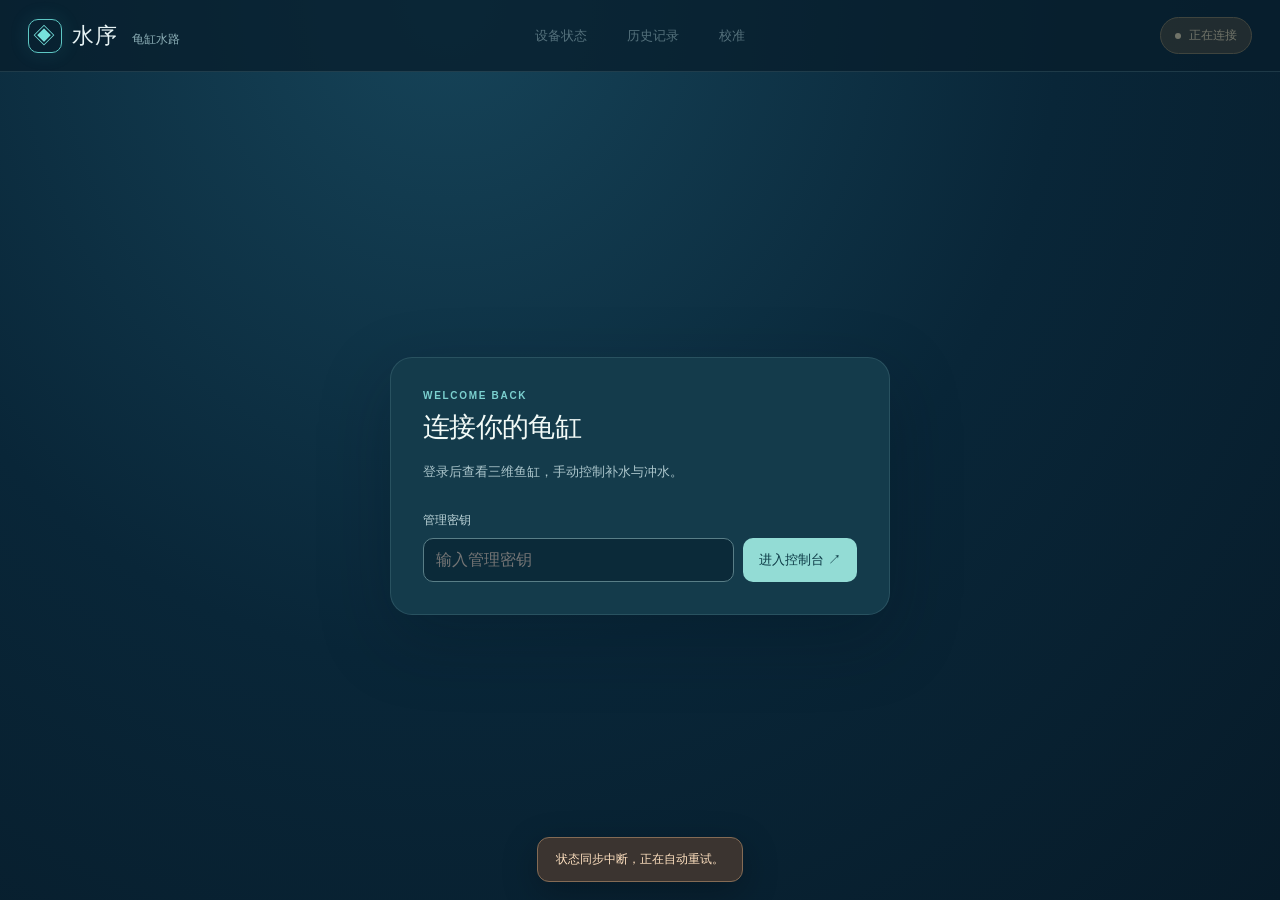
==== deploy/www/aquarium.html @ b95c02f6 "chore: 清理撤回固件的版本记录与兼容代码" ====
<!doctype html>
<html lang="zh-CN">
<head>
  <meta charset="utf-8">
  <meta name="viewport" content="width=device-width, initial-scale=1, viewport-fit=cover">
  <meta name="theme-color" content="#081f32">
  <title>龟缸水路 · 水序</title>
  <link rel="stylesheet" href="./aquarium.css">
  <script type="module" src="./aquarium.js"></script>
</head>
<body>
  <header class="topbar">
    <a class="brand" href="./" aria-label="水序龟缸首页"><span class="brand-icon" aria-hidden="true">◈</span><span>水序 <small>龟缸水路</small></span></a>
    <nav class="top-menu" aria-label="控制台菜单">
      <button id="menu-device" data-panel="device-dialog" aria-haspopup="dialog" aria-controls="device-dialog" aria-expanded="false" disabled>设备状态</button>
      <button id="menu-history" data-panel="history-dialog" aria-haspopup="dialog" aria-controls="history-dialog" aria-expanded="false" disabled>历史记录</button>
      <button id="menu-calibration" data-panel="calibration-dialog" aria-haspopup="dialog" aria-controls="calibration-dialog" aria-expanded="false" disabled>校准</button>
    </nav>
    <button id="header-connection" class="connection-pill unknown" data-panel="device-dialog" aria-haspopup="dialog" aria-controls="device-dialog" aria-expanded="false" disabled>正在连接</button>
  </header>
  <main>
    <section id="login-panel" class="login-panel" aria-labelledby="login-title">
      <div class="eyebrow">WELCOME BACK</div><h1 id="login-title">连接你的龟缸</h1><p>登录后查看三维鱼缸，手动控制补水与冲水。</p>
      <form id="login-form"><label for="key">管理密钥</label><div class="login-row"><input id="key" type="password" autocomplete="current-password" required placeholder="输入管理密钥"><button type="submit">进入控制台 ↗</button></div></form>
    </section>
    <div id="console" hidden>
      <div class="dashboard-grid">
        <section class="tank-card" aria-labelledby="tank-title">
          <div class="card-top"><div><span class="eyebrow">YOUR AQUARIUM</span><h1 id="tank-title">龟缸全景</h1></div><span id="scene-status" class="scene-tag">场景示意</span></div>
          <div class="scene-toolbar"><span id="flow-caption">常态自循环 · 示意</span><span id="orbit-hint">拖动旋转 · 双击复位</span></div>
          <div class="tank-stage"><canvas id="tank-canvas" tabindex="0" aria-describedby="orbit-hint" aria-label="三维龟缸，两只红耳巴西龟在水陆间活动。白色管排水，旁边绿色管补水。拖动或方向键旋转，双击或Home键回到默认45度视角。"></canvas><div id="scene-fallback" class="scene-fallback" hidden>当前浏览器无法绘制三维场景，控制与状态仍可使用。</div><span class="stage-ornament">白管排水 · 绿管补水 · 喷花未启用</span></div>
          <div class="level-row">
            <div class="level-reading"><span class="overline">水位 · 预估</span><strong id="level-value">未校准</strong><span id="volume-value" class="volume-reading">— L / — L</span></div>
            <button class="level-calibrate" data-panel="calibration-dialog" aria-haspopup="dialog" aria-controls="calibration-dialog" aria-expanded="false" disabled>校准 ↗</button>
            <div class="level-summary"><div class="level-track" aria-hidden="true"><i id="level-fill"></i></div><div class="level-scale"><span>空 0%</span><small id="level-detail">当前水面仅作场景示意</small><span>满 100%</span></div></div>
          </div>
        </section>
        <section class="control-card" aria-labelledby="control-title">
          <div class="card-top"><div><span class="eyebrow">MANUAL CONTROL</span><h2 id="control-title">水路控制</h2></div><span class="control-tag">手动开关</span></div>
          <p id="control-hint" class="control-hint">设备在线且就绪后可操作。</p>
          <button id="job-summary" class="job-summary" data-panel="level-job-dialog" aria-haspopup="dialog" aria-controls="level-job-dialog" aria-expanded="false" hidden disabled>目标水位任务</button>
          <div class="switch-list">
            <div class="output-control"><button id="fill-button" class="water-switch fill-switch" role="switch" aria-label="补水" aria-checked="false" aria-describedby="fill-detail" data-command="FILL" data-output="fill" disabled><span class="switch-icon" aria-hidden="true">↘</span><span class="switch-copy"><strong>补水</strong><small id="fill-detail">状态未知</small></span><span class="switch-control" aria-hidden="true"></span></button><div class="output-metrics"><span>配置流速 <b id="fill-rate">— L/min</b></span><span>本次补水 <b id="fill-volume">— L</b></span></div><div class="output-countdown"><span id="fill-countdown-label">预计剩余</span><strong id="fill-countdown">—</strong></div><div class="run-progress"><div><span id="fill-progress-label">补水运行</span><b id="fill-progress-text">— / — 秒</b></div><div class="progress-track"><i id="fill-progress"></i></div></div></div>
            <div class="output-control"><button id="drain-button" class="water-switch drain-switch" role="switch" aria-label="冲水排出" aria-checked="false" aria-describedby="drain-detail" data-command="DRAIN" data-output="drain" disabled><span class="switch-icon" aria-hidden="true">↗</span><span class="switch-copy"><strong>冲水 · 排出</strong><small id="drain-detail">状态未知</small></span><span class="switch-control" aria-hidden="true"></span></button><div class="output-metrics"><span>配置流速 <b id="drain-rate">— L/min</b></span><span>本次排水 <b id="drain-volume">— L</b></span></div><div class="output-countdown"><span id="drain-countdown-label">预计剩余</span><strong id="drain-countdown">—</strong></div><div class="run-progress"><div><span id="drain-progress-label">排水运行</span><b id="drain-progress-text">— / — 秒</b></div><div class="progress-track drain-progress"><i id="drain-progress"></i></div></div></div>
          </div>
          <div class="water-estimate" aria-label="水量预估"><div class="estimate-grid"><div><span>净流量 · 预估</span><strong id="net-flow">— L/min</strong></div><div><span id="eta-label">预计满水 / 排空</span><strong id="eta-value">—</strong></div></div><p id="estimate-status">校准水位和容量后显示水量预估</p></div>
          <div class="control-actions"><button id="menu-level-job" class="target-button" data-panel="level-job-dialog" aria-haspopup="dialog" aria-controls="level-job-dialog" aria-expanded="false" disabled>按目标水位 ↗</button></div>
          <p id="command-feedback" class="feedback" role="status" aria-live="polite"></p>
          <p id="control-timeout-note" class="control-foot">限时待设备确认 · 开关以设备回执为准</p>
        </section>
      </div>
    </div>
    <p id="message" class="toast" role="status" aria-live="polite"></p>
  </main>

  <dialog id="device-dialog" class="menu-dialog" aria-labelledby="device-title">
    <div class="dialog-head"><div><span class="eyebrow">DEVICE</span><h2 id="device-title">设备状态</h2></div><button id="close-device" class="close-button" data-close="device-dialog" aria-label="关闭设备状态">×</button></div>
    <div class="dialog-body">
      <div class="device-overview"><strong id="hero-status">正在获取状态</strong><span id="hero-seen">等待设备上报</span></div>
      <div class="detail-grid"><div><span>当前状态</span><strong id="device-state">等待连接</strong></div><div><span>控制模式</span><strong id="device-mode">—</strong></div><div><span>补水输出</span><strong id="fill-state">未知</strong></div><div><span>排水输出</span><strong id="drain-state">未知</strong></div><div><span>最近通信</span><strong id="last-seen">—</strong></div><div><span>本次连接持续</span><strong id="online-duration">—</strong></div><div><span>设备固件</span><strong id="version">—</strong></div><div><span>网页同步</span><strong id="sync-status">每 2 秒自动同步</strong></div></div>
      <p id="device-reason" class="detail-reason">等待设备状态。</p><p class="explanation">0.8.2 的“预计剩余”使用服务端独立计时，开启授权时即开始，不依赖水位校准。旧固件按首次观测开启估算，可能晚于实际启动。倒计时到零后仍以设备关断回执为准；关闭网页不会取消服务端软上限。0.8.0 / 0.8.1 / 0.8.2 手动模式支持两路同时开启、独立关闭。</p><p id="device-timeout-note" class="explanation">等待设备确认当前保护时限。</p>
      <div class="detail-grid traffic-grid"><div><span>累计已上报流量</span><strong id="traffic-total">—</strong></div><div><span>最近一次运行流量</span><strong id="traffic-boot">—</strong></div><div><span>最近统计段</span><strong id="traffic-interval">—</strong></div><div><span>最近流量上报</span><strong id="traffic-reported">—</strong></div></div><p class="explanation traffic-note">设备库估算，非运营商账单；掉电前尚未上报的流量可能缺失。</p>
      <p class="explanation">缸内水路按照片呈现常态自循环，不计入补水或排水量。循环与喷花没有接入设备反馈，场景动画只作示意。</p>
      <p id="device-feedback" class="feedback panel-message" role="status" aria-live="polite"></p><div class="dialog-actions"><button id="reset" data-command="RESET" class="reset-button" disabled>故障复位</button><button id="logout" class="text-button" hidden>退出登录</button></div>
    </div>
  </dialog>
  <dialog id="history-dialog" class="menu-dialog history-dialog" aria-labelledby="history-title">
    <div class="dialog-head"><div><span class="eyebrow">LOGBOOK</span><h2 id="history-title">历史记录</h2></div><button id="close-history" class="close-button" data-close="history-dialog" aria-label="关闭历史记录">×</button></div>
    <div class="dialog-body"><p class="explanation">操作和连接变化各保留最近 60 条，自动同步更新。</p><p id="history-message" class="feedback panel-message" role="status" aria-live="polite"></p><div class="history-tabs" role="tablist" aria-label="历史类型"><button id="tab-commands" role="tab" aria-selected="true" aria-controls="command-panel">操作记录</button><button id="tab-connection" role="tab" aria-selected="false" aria-controls="connection-panel">在线 / 离线</button></div><div id="command-panel" role="tabpanel" aria-labelledby="tab-commands"><div class="table-wrap"><table><thead><tr><th>时间</th><th>操作</th><th>状态</th><th>设备回执 / 说明</th></tr></thead><tbody id="commands-list"></tbody></table></div><p id="commands-empty" class="empty">暂无操作记录。</p></div><div id="connection-panel" role="tabpanel" aria-labelledby="tab-connection" hidden><div class="table-wrap"><table><thead><tr><th>时间</th><th>设备</th><th>说明</th></tr></thead><tbody id="connection-list"></tbody></table></div><p id="connection-empty" class="empty">暂无连接记录。</p></div></div>
  </dialog>
  <dialog id="calibration-dialog" class="menu-dialog" aria-labelledby="calibration-title">
    <div class="dialog-head"><div><span class="eyebrow">SIMULATED LEVEL</span><h2 id="calibration-title">水位校准</h2></div><button id="close-calibration" class="close-button" data-close="calibration-dialog" aria-label="关闭校准">×</button></div>
    <div class="dialog-body calibration"><p id="model-note" class="explanation">没有真实液位传感器。根据已知水位和历史用时校准后，页面会显示模拟水位。</p><p class="explanation">填写空缸到满缸、满缸到空缸所需的总时间，与单次运行上限无关。例如排水 300 秒、水位下降约 10%，满到空用时填 3000 秒（50 分钟）。补水用时须单独测量。填写满水容量后，还可预估流速和补排水量；不填容量时仅估算水位百分比。</p>
      <form id="calibration-form"><label class="capacity-field">满水容量（L，可选）<input id="capacity-liters" type="number" min="0.1" max="100000" step="any" placeholder="填写实际水区满水容量" aria-describedby="capacity-note"></label><p id="capacity-note" class="field-note">仅填写左侧水区的有效容量，不计陆地区和自循环水量。</p><div class="calibration-fields"><label>空 → 满用时（秒）<input id="fill-seconds" type="number" min="1" max="86400" step="1" required placeholder="例如 300"></label><label>满 → 空用时（秒）<input id="drain-seconds" type="number" min="1" max="86400" step="1" required placeholder="例如 3000"></label></div><div class="anchor-row"><label>此刻的已知水位（%）<input id="anchor-level" type="number" min="0" max="100" step="1" required value="100"></label><div class="anchor-presets"><button type="button" data-anchor="100">此刻满水</button><button type="button" data-anchor="0">此刻空水</button></div></div><button id="save-calibration" class="save-button" type="submit" disabled>保存校准并开始同步</button></form>
      <p id="calibration-message" class="feedback panel-message" role="status" aria-live="polite"></p><p class="explanation">仅在设备在线、两路均确认关闭且没有补排作业时可校准；目标水位任务的轮间全关阶段可以校准并结束该目标任务。工作中失联后需按现场水位重新校准。保存校准会将本次与累计水量归零。</p>
      <div class="calibration-totals"><h3>本次校准以来 · 预估</h3><div class="detail-grid"><div><span>累计补水</span><strong id="fill-total">— L</strong></div><div><span>累计排水</span><strong id="drain-total">— L</strong></div></div><p id="calibration-updated" class="field-note">尚未校准</p></div><p class="explanation estimate-note">补排水量根据配置流速和设备上报的运行时段估算，不统计蒸发或渗漏。主开关每次按完整的空到满／满到空校准用时运行，与此刻水位无关。例如排空用时 400 秒，每次冲水累计开启 400 秒，分为 290 秒与 110 秒两轮，轮间等待不计入。水位估算到 0% / 100% 不会提前结束这类作业。使用“按目标水位”时才按当前估算与目标之间的差值运行。0.8.2 支持该功能；每路补水 180 秒、排水 300 秒软保护保留，真正故障仍需复位。</p>
    </div>
  </dialog>
  <dialog id="level-job-dialog" class="menu-dialog" aria-labelledby="level-job-title">
    <div class="dialog-head"><div><span class="eyebrow">TARGET WATER LEVEL</span><h2 id="level-job-title">按目标水位运行</h2></div><button id="close-level-job" class="close-button" data-close="level-job-dialog" aria-label="关闭目标水位">×</button></div>
    <div class="dialog-body level-job-body">
      <div class="job-current"><span>当前水位 · 预估</span><strong id="job-current-level">未校准</strong></div>
      <p class="explanation">按校准参数估算，不是液位传感器。服务端分轮运行：补水每轮最多 170 秒、排水最多 290 秒，确认关闭后等待 2 秒再继续；关闭网页后仍会执行。</p>
      <form id="level-job-form">
        <label class="job-target-label" for="target-level">目标水位（%）<input id="target-level" type="number" min="0" max="100" step="any" value="100" required inputmode="decimal"></label>
        <div class="job-presets"><button type="button" data-target-level="100">补满 · 100%</button><button type="button" data-target-level="0">排空 · 0%</button></div>
        <p class="field-note">快捷按钮只填写目标，点击“开始任务”才会运行。</p>
        <div class="job-preview"><div><span>方向</span><strong id="job-preview-direction">—</strong></div><div><span>预计总运行</span><strong id="job-preview-time">—</strong></div><div><span>预计轮数</span><strong id="job-preview-rounds">—</strong></div></div>
        <p id="job-disabled-reason" class="field-note">请先按现场水位完成校准。</p>
        <button id="start-level-job" type="submit" class="save-button" disabled>开始任务</button>
      </form>
      <section id="job-details" class="job-details" aria-label="目标任务进度" hidden><div class="job-detail-top"><strong id="job-state">尚未开始</strong><span id="job-progress-text">0%</span></div><progress id="job-progress" max="100" value="0" aria-label="目标任务总体进度"></progress><div class="job-preview"><div><span>当前轮次</span><strong id="job-round">—</strong></div><div><span>目标水位</span><strong id="job-target">—</strong></div><div><span>预计剩余运行</span><strong id="job-remaining">—</strong></div></div><div class="job-totals"><div><span>任务累计运行</span><strong id="job-elapsed">—</strong></div><div><span>任务累计水量 · 预估</span><strong id="job-volume">— L</strong></div></div><p id="job-reason" class="field-note"></p></section>
      <p id="job-message" class="feedback panel-message" role="status" aria-live="polite"></p>
      <div class="job-dialog-actions"><button id="cancel-level-job" type="button" class="reset-button" disabled>停止目标任务</button><button class="text-button" data-panel="calibration-dialog">去校准 ↗</button></div>
      <p class="explanation job-footnote">水位估算不确定时需重新校准。目标水位任务与主开关的完整用时作业不能同时运行；请先结束当前任务。任务不会自动复位故障。</p>
    </div>
  </dialog>
  <dialog id="confirm" class="confirm-dialog"><form method="dialog"><h2>确认故障复位？</h2><p>请先确认现场故障原因已经排除。复位后输出仍保持关闭。</p><div class="dialog-actions"><button value="cancel" class="reset-button">取消</button><button value="ok" class="save-button">确认复位</button></div></form></dialog>
</body>
</html>
---- deploy/www/aquarium.css ----
:root{font-family:"Segoe UI","Microsoft YaHei",sans-serif;color:#e7f3f4;background:#071b29;font-synthesis:none;--line:rgba(171,220,227,.14);--muted:#91b4bd;--cyan:#8bded6}
*{box-sizing:border-box}
body{margin:0;height:100vh;height:100dvh;display:flex;flex-direction:column;min-width:320px;background:radial-gradient(ellipse at 35% 0,#164459,#092638 52%,#071b29)}
button,input{font:inherit}button{cursor:pointer}button:disabled{cursor:not-allowed;opacity:.45}button:focus-visible,a:focus-visible,input:focus-visible{outline:2px solid #8ce9e7;outline-offset:3px}a{color:inherit;text-decoration:none}[hidden]{display:none!important}
.topbar{height:72px;flex:none;display:grid;grid-template-columns:1fr auto 1fr;align-items:center;gap:24px;padding:0 28px;border-bottom:1px solid var(--line);background:#071d2cc2}
.brand{justify-self:start;display:flex;align-items:center;gap:10px;font-size:22px;font-weight:700;letter-spacing:.06em;white-space:nowrap}
.brand small{font-size:12px;font-weight:400;color:#8caeb6;letter-spacing:0;margin-left:6px}
.brand-icon{display:grid;place-items:center;width:34px;height:34px;border:1px solid #5ec7c4;border-radius:10px;color:#76e2dd;font-size:22px;box-shadow:0 0 20px #4fcac820}
.top-menu{display:flex;gap:8px;align-items:center}
.top-menu button{border:0;border-radius:9px;padding:12px 16px;min-height:44px;background:transparent;color:#afcdd2;font-size:13px}
.top-menu button:hover:not(:disabled),.top-menu button[aria-expanded=true]{background:#244b59;color:#e4fbf6}
.connection-pill{justify-self:end;display:flex;align-items:center;gap:8px;border:1px solid #497480;border-radius:100px;padding:9px 14px;font-size:12px;min-height:36px;white-space:nowrap;color:#bed5d8;background:#173b49}
.connection-pill:before{content:"";width:6px;height:6px;flex:none;border-radius:50%;background:currentColor}
.connection-pill.online{color:#a8eed0;border-color:#3a7c70;background:#16473f}.connection-pill.offline{color:#ffd0bb;border-color:#946258;background:#573739}.connection-pill.unknown{color:#efdab0;border-color:#847353;background:#423e34}
main{flex:1;min-height:0;width:100%;max-width:1680px;margin:0 auto;padding:20px;display:flex;flex-direction:column}
#console{flex:1;min-height:0}.dashboard-grid{display:grid;grid-template-columns:minmax(0,1.8fr) minmax(325px,1fr);gap:18px;height:100%;min-height:0}
.tank-card,.control-card{border:1px solid var(--line);border-radius:22px;min-width:0;min-height:0;box-shadow:0 18px 60px #04131e33}
.tank-card{display:flex;flex-direction:column;overflow:hidden;background:linear-gradient(145deg,#174354,#0c2b3e)}
.card-top{display:flex;align-items:center;justify-content:space-between;gap:16px;padding:23px 26px 10px;flex:none}
.eyebrow,.overline{display:block;font-size:10px;letter-spacing:.17em;font-weight:650;color:#7bd0cf}.eyebrow{margin-bottom:8px}
h1,h2{font-size:22px;font-weight:600;letter-spacing:-.025em;margin:0;color:#f2faf7}
.scene-tag,.control-tag{font-size:11px;color:#afe1dd;border:1px solid #4b7f87;background:#204d59;border-radius:30px;padding:7px 10px;white-space:nowrap}
.scene-toolbar{display:flex;align-items:center;justify-content:space-between;gap:10px;padding:0 24px 6px;flex:none}.scene-toolbar>span{font-size:11px;color:#a2c9c8;line-height:28px}#orbit-hint{color:#c3dadc;white-space:nowrap}.traffic-note{margin-top:12px}
.tank-stage{flex:1;min-height:0;position:relative;background:radial-gradient(ellipse 75% 85% at 50% 45%,#285d6b 0,#154052 50%,#0c2d40 100%)}
.tank-stage:before{content:"";position:absolute;inset:0;background:repeating-linear-gradient(0deg,transparent 0 52px,#a3eaea07 53px 54px);pointer-events:none}
.tank-stage canvas{width:100%;height:100%;display:block;touch-action:none;cursor:grab}.tank-stage canvas.is-dragging{cursor:grabbing}.tank-stage canvas:focus-visible{outline:2px solid #8ce9e7;outline-offset:-3px}
.stage-ornament{position:absolute;left:26px;bottom:13px;color:#8bc0c8;font-size:9px;letter-spacing:.2em;pointer-events:none}
.scene-fallback{position:absolute;inset:15%;display:grid;place-items:center;text-align:center;padding:14px;background:#123e50ee;border-radius:16px;font-size:13px;line-height:1.7}
.level-row{display:grid;grid-template-columns:minmax(0,1fr) auto;align-items:center;gap:12px 16px;padding:17px 26px;border-top:1px solid var(--line);flex:none;background:#0c283866}
.level-reading{display:flex;align-items:baseline;gap:13px;min-width:0}.level-reading strong{font-size:32px;font-weight:600;letter-spacing:-.045em;white-space:nowrap;color:#defcff;font-variant-numeric:tabular-nums}.volume-reading{font-size:12px;color:#9ec4ce;font-variant-numeric:tabular-nums;overflow-wrap:anywhere}.level-calibrate{border:1px solid #386576;border-radius:8px;background:#143b4b;color:#a9dedf;padding:7px 10px;min-height:34px;font-size:11px;white-space:nowrap}.level-calibrate:hover:not(:disabled){background:#24596a;border-color:#7ac7cf}.level-summary{grid-column:1/-1;min-width:0}.level-scale{display:flex;align-items:baseline;justify-content:space-between;gap:10px;margin-top:7px;color:#7fa8b5;font-size:10px}.level-summary small{font-size:11px;color:#a6c8ce;display:block;text-align:center;line-height:1.35;min-width:0}
.level-track{height:7px;border-radius:6px;overflow:hidden;background:#264a5a}.level-track i{height:100%;display:block;width:65%;border-radius:6px;background:repeating-linear-gradient(90deg,#17a9c3 0 32px,#49d6e5 32px 40px);box-shadow:0 0 16px #37d8de44;transition:width .8s}
.control-card{background:linear-gradient(155deg,#173d4c,#0e2c3d);padding:24px;display:flex;flex-direction:column;gap:14px}
.control-card .card-top{padding:0}.control-tag{color:#a2c2c8;background:#1a404f;border-color:#3d6571}
.control-hint{font-size:12px;line-height:1.6;color:#a7c6cc;margin:0;min-height:34px}
.switch-list{display:grid;gap:24px;align-content:center;flex:1;min-height:0}
.water-switch{display:flex;align-items:center;text-align:left;width:100%;min-height:86px;border:1px solid #4b7280;background:#234c5a;border-radius:15px;color:#edf9f5;padding:17px;gap:13px;transition:background .2s,border-color .2s}
.water-switch:hover:not(:disabled){border-color:#90d8d6;background:#2a5764}.water-switch.is-on{border-color:#94dbcd;background:#316f6c}.drain-switch.is-on{border-color:#e1bd8e;background:#745b48}
.switch-icon{width:40px;height:40px;border-radius:12px;background:#38717c;display:grid;place-items:center;color:#c7f5ee;font-size:24px;flex:none}.drain-switch .switch-icon{background:#685644;color:#f9d2a3}
.switch-copy{flex:1;min-width:0}.switch-copy strong,.switch-copy small{display:block}.switch-copy strong{font-size:16px;font-weight:600}.switch-copy small{color:#bad3d5;font-size:11px;margin-top:6px;line-height:1.4}
.switch-control{width:43px;height:25px;background:#5b7780;border-radius:16px;position:relative;flex:none}.switch-control:after{content:"";position:absolute;left:4px;top:4px;width:17px;height:17px;background:#edf6f5;border-radius:50%;transition:transform .2s}.is-on .switch-control{background:#8ae3ca}.drain-switch.is-on .switch-control{background:#efc592}.is-on .switch-control:after{transform:translateX(18px)}
.run-progress{padding:12px 2px 0}.run-progress>div:first-child{display:flex;justify-content:space-between;gap:6px;color:#92b3bc;font-size:11px;margin-bottom:8px}.run-progress b{font-weight:500;color:#c7dde0;white-space:nowrap}.progress-track{height:5px;background:#315462;border-radius:5px;overflow:hidden}.progress-track i{height:100%;width:0;display:block;background:linear-gradient(90deg,#55b7c1,#8be3d4);transition:width .8s}.drain-progress i{background:linear-gradient(90deg,#ae8060,#e2b582)}
.output-countdown{display:flex;align-items:center;justify-content:space-between;gap:8px;margin-top:9px;color:#9abfc8;font-size:11px;line-height:22px}.output-countdown strong{color:#b1f1e6;font-size:20px;font-weight:600;font-variant-numeric:tabular-nums;letter-spacing:.04em}.output-control:last-child .output-countdown strong{color:#ebcc9f}.output-countdown strong.is-ending{color:#ffd095}
.output-metrics{display:flex;justify-content:space-between;gap:8px;margin-top:11px;color:#88b0bc;font-size:11px;line-height:1.5}.output-metrics>span{display:flex;gap:7px;min-width:0;align-items:baseline}.output-metrics b{color:#93e3e6;font-weight:550;font-variant-numeric:tabular-nums;overflow-wrap:anywhere}.output-control:last-child .output-metrics b{color:#dfc5a3}.water-estimate{flex:none;padding:12px 14px;border:1px solid #3c6372;border-radius:12px;background:#09293888}.estimate-grid{display:grid;grid-template-columns:minmax(0,1fr) minmax(0,1fr);gap:12px}.estimate-grid>div+div{border-left:1px solid var(--line);padding-left:14px}.estimate-grid span{display:block;color:#91b7c2;font-size:10px;line-height:1.4}.estimate-grid strong{display:block;margin-top:4px;font-size:19px;font-weight:600;font-variant-numeric:tabular-nums;line-height:1.2;overflow-wrap:anywhere;color:#c7f7f8}.water-estimate p{color:#87adb8;font-size:10px;line-height:1.5;margin:8px 0 0;overflow-wrap:anywhere}

.control-actions{display:grid;grid-template-columns:minmax(0,1fr);gap:8px;flex:none}.control-actions>button{min-width:0;padding-left:8px;padding-right:8px;white-space:nowrap}.target-button{border:1px solid #60868d;background:#295360;color:#d6f3ed;border-radius:11px;font-size:12px;font-weight:600;min-height:44px}.target-button:hover:not(:disabled){background:#397080}.job-summary{display:block;border:0;border-bottom:2px solid #70c5bb;background:linear-gradient(90deg,#3a887344 var(--job-progress,0%),#173d4c00 var(--job-progress,0%));color:#bdf2e5;font-size:12px;line-height:1.6;text-align:left;margin:0;padding:0;min-height:34px;flex:none;font-variant-numeric:tabular-nums}.job-summary:hover{color:#edfffb;border-color:#acf5df}
.feedback{color:#c5e9e3;font-size:12px;line-height:1.6;margin:0;overflow-wrap:anywhere}.control-card>.feedback{min-height:36px;max-height:62px;overflow:auto;flex:none}.control-foot{color:#91b2bc;font-size:11px;line-height:1.5;margin:0;text-align:center;flex:none}
.menu-dialog,.confirm-dialog{color:#e5f5f3;background:#11313f;border:1px solid #527b86;border-radius:22px;padding:0;width:calc(100% - 32px);max-width:580px;max-height:calc(100vh - 40px);max-height:calc(100dvh - 40px);box-shadow:0 24px 100px #020e1880}
.menu-dialog[open]{display:flex;flex-direction:column}.menu-dialog::backdrop,.confirm-dialog::backdrop{background:#031622b8;backdrop-filter:blur(6px)}
.dialog-head{display:flex;align-items:center;justify-content:space-between;gap:16px;padding:22px 26px 18px;border-bottom:1px solid var(--line);flex:none}.close-button{border:1px solid #4e7480;background:#244753;color:#ddf0ee;border-radius:50%;width:40px;height:40px;font-size:25px;line-height:1;flex:none}.close-button:hover{background:#355f6a}
.dialog-body{padding:24px 26px;min-height:0;overflow:auto;overscroll-behavior:contain}.device-overview strong{display:block;font-size:20px}.device-overview>span{display:block;font-size:12px;color:#9abdc5;margin-top:9px}.detail-grid{display:grid;grid-template-columns:repeat(2,minmax(0,1fr));margin-top:22px;border-top:1px solid var(--line)}.detail-grid>div{padding:16px 8px 16px 0;border-bottom:1px solid var(--line)}.detail-grid span{display:block;font-size:12px;color:#93b6bf;margin-bottom:8px}.detail-grid strong{font-size:14px;font-weight:500;overflow-wrap:anywhere}
.detail-reason{font-size:13px;line-height:1.7;color:#d3e4e4}.explanation{font-size:12px;line-height:1.85;color:#a5c2c9;margin:0 0 20px}.dialog-actions{display:flex;align-items:center;justify-content:space-between;gap:12px;margin-top:22px}.reset-button{border:1px solid #60848e;background:#244a57;color:#e5f5f3;border-radius:10px;padding:12px 16px;min-height:44px}.text-button{border:0;background:none;color:#b2d0d5;font-size:13px;padding:12px}
.history-dialog{max-width:840px}.history-tabs{display:flex;gap:12px;margin-bottom:12px;border-bottom:1px solid var(--line)}.history-tabs button{background:none;color:#a0c1c8;border:0;border-bottom:2px solid transparent;padding:12px;font-size:13px;min-height:44px}.history-tabs button[aria-selected=true]{color:#e3f8f0;border-bottom-color:#8cddd3}
.table-wrap{overflow:auto;max-height:48vh;overscroll-behavior:contain}table{width:100%;border-collapse:collapse;text-align:left;min-width:590px;font-size:12px}th,td{padding:13px 10px;border-bottom:1px solid var(--line);vertical-align:top}th{color:#9cbdc5;font-weight:500;font-size:11px;position:sticky;top:0;background:#11313f}td{color:#d0e3e4}td:last-child{overflow-wrap:anywhere}.empty{font-size:13px;color:#a0c0c7}
.calibration-fields{display:grid;grid-template-columns:1fr 1fr;gap:14px}.calibration label{display:block;font-size:12px;color:#bdd8db}.calibration input{display:block;width:100%;min-width:0;margin-top:9px;padding:11px 12px;border:1px solid #5b7f8a;border-radius:9px;background:#0b2938;color:#edf8f5;font-size:16px}.calibration input::placeholder{color:#8aa7b0}.anchor-row{display:flex;align-items:end;gap:14px;margin-top:19px}.anchor-row label{width:45%}.anchor-presets{display:flex;gap:8px;flex:1}.anchor-presets button{flex:1;border:1px solid #60868d;background:#295360;color:#e0f1ef;border-radius:9px;padding:11px 6px;font-size:12px;min-height:44px}.save-button{border:0;background:#93e1d9;color:#073843;border-radius:10px;padding:13px 17px;font-size:13px;font-weight:700;min-height:44px}.calibration .save-button{margin:22px 0 15px;width:100%}.calibration .feedback:not(:empty){margin-bottom:15px}.calibration>.explanation:last-child{margin-bottom:0}
.field-note{font-size:11px;color:#86abb6;line-height:1.7;margin:8px 0 18px}.calibration-totals{margin:22px 0 18px;padding:16px;border:1px solid var(--line);border-radius:12px;background:#0b2938}.calibration-totals h3{margin:0;font-size:12px;font-weight:550;color:#b5d7dd}.calibration-totals .detail-grid{margin-top:12px}.calibration-totals .detail-grid>div{padding:13px 6px 12px 0}.calibration-totals .detail-grid strong{color:#aff0e8;font-size:19px;font-variant-numeric:tabular-nums}.calibration-totals .field-note{margin:10px 0 0}.calibration .estimate-note{font-size:11px}
.job-current{display:flex;justify-content:space-between;align-items:baseline;gap:12px;margin-bottom:15px}.job-current>span{font-size:12px;color:#9abfc8}.job-current strong{font-size:26px;font-variant-numeric:tabular-nums;color:#c8fff0}.job-target-label{display:block;color:#bdd8db;font-size:12px}.job-target-label input{display:block;width:100%;min-width:0;margin-top:9px;padding:11px 12px;border:1px solid #5b7f8a;border-radius:9px;background:#0b2938;color:#edf8f5;font-size:20px;font-variant-numeric:tabular-nums}.job-presets{display:grid;grid-template-columns:1fr 1fr;gap:10px;margin-top:10px}.job-presets button{border:1px solid #60868d;background:#295360;color:#e0f1ef;border-radius:9px;padding:11px;font-size:12px;min-height:44px}.job-presets button:hover:not(:disabled){background:#397080}.job-preview{display:grid;grid-template-columns:repeat(3,minmax(0,1fr));gap:10px;padding:15px 0}.job-preview>div{min-width:0}.job-preview span{display:block;color:#8fb8c1;font-size:10px;line-height:1.5}.job-preview strong{display:block;color:#cfefe9;margin-top:5px;font-size:14px;font-weight:600;line-height:1.6;font-variant-numeric:tabular-nums;overflow-wrap:anywhere}.level-job-body .save-button{width:100%}.level-job-body .explanation{margin-bottom:16px}.level-job-body .field-note{margin-bottom:10px}.job-details{margin-top:20px;padding:16px;border:1px solid #4a727c;border-radius:12px;background:#0b2938}.job-detail-top{display:flex;align-items:baseline;justify-content:space-between;gap:12px}.job-detail-top strong{font-size:13px;line-height:1.6;color:#c2eee1}.job-detail-top span{font-size:14px;color:#92e3cd;font-variant-numeric:tabular-nums}.job-details progress{display:block;width:100%;height:7px;border:0;border-radius:6px;overflow:hidden;margin:12px 0 0;background:#294d5b;accent-color:#8cdecc}.job-details progress::-webkit-progress-bar{background:#294d5b}.job-details progress::-webkit-progress-value{background:#8cdecc}.job-details progress::-moz-progress-bar{background:#8cdecc}.job-details .job-preview{padding-bottom:0}.job-details .field-note{margin-bottom:0}.job-dialog-actions{display:flex;align-items:center;justify-content:space-between;gap:10px;margin-top:18px}.level-job-body>.feedback:not(:empty){margin-top:15px}.level-job-body .job-footnote{margin:18px 0 0}
.confirm-dialog{padding:26px}.confirm-dialog p{font-size:13px;color:#acc8cc;line-height:1.8}.confirm-dialog .dialog-actions{justify-content:flex-end}
.login-panel{margin:auto;width:min(100%,500px);border:1px solid var(--line);border-radius:22px;background:#143b4b;padding:32px;box-shadow:0 24px 70px #04131e44}.login-panel h1{font-size:27px}.login-panel p{color:#acc6cc;font-size:13px;line-height:1.8;margin:15px 0 26px}.login-panel label{font-size:12px;color:#bdd5d9}.login-row{display:flex;gap:9px;margin-top:9px}.login-row input{min-width:0;flex:1;border:1px solid #597e87;background:#0b2a39;color:#ecf7f5;border-radius:10px;padding:12px;font-size:16px}.login-row button{border:0;background:#93dcd5;color:#0b3844;font-weight:650;border-radius:10px;padding:12px 16px;white-space:nowrap;font-size:13px}
.toast:empty{display:none}.toast{position:fixed;bottom:max(18px,env(safe-area-inset-bottom));left:50%;transform:translateX(-50%);width:max-content;max-width:calc(100% - 32px);margin:0;padding:12px 18px;border:1px solid #846b55;background:#3b3430;color:#ffe1c0;font-size:12px;line-height:1.6;border-radius:12px;box-shadow:0 10px 35px #0004;z-index:10}
@media(max-width:1100px){.brand small{display:none}.dashboard-grid{grid-template-columns:minmax(0,1.6fr) minmax(310px,1fr)}.control-card{padding:20px;gap:12px}.water-switch{padding:15px;gap:10px}}
@media(max-height:780px) and (min-width:701px){main{padding:16px}.control-card{padding:20px;gap:10px}.card-top{padding-top:19px}.water-switch{min-height:76px}.switch-list{gap:19px}.control-card>.feedback{min-height:20px}.control-hint{min-height:32px}.control-foot{font-size:10px}.level-row{padding-top:13px;padding-bottom:13px}}
@media(max-width:700px){
  .scene-toolbar{padding:3px 14px 3px}.scene-toolbar>span{font-size:9px;line-height:24px}
  .topbar{height:98px;grid-template-columns:1fr auto;grid-template-rows:46px 44px;gap:0 12px;padding:4px 16px;border-bottom-color:#3c6570}
  .brand{font-size:20px}.brand-icon{width:29px;height:29px;font-size:20px;border-radius:9px}.brand small{display:inline;font-size:10px;margin-left:2px}.connection-pill{grid-column:2;grid-row:1;padding:7px 10px;font-size:11px;min-height:32px}.top-menu{grid-column:1/-1;grid-row:2;justify-content:space-between;gap:7px}.top-menu button{flex:1;padding:10px 8px;font-size:12px}
  main{padding:10px;padding-bottom:max(10px,env(safe-area-inset-bottom))}.dashboard-grid{grid-template-columns:1fr;grid-template-rows:minmax(0,1fr) auto;gap:10px}.tank-card,.control-card{border-radius:17px}.card-top{padding:12px 16px 5px;gap:8px}.tank-card .eyebrow{display:none}h1,h2{font-size:17px}.scene-tag,.control-tag{font-size:10px;padding:5px 8px}.stage-ornament{font-size:7px;left:16px;bottom:7px;letter-spacing:.15em}.level-row{padding:10px 16px;gap:12px}.level-reading{gap:9px}.level-reading strong{font-size:19px}.level-reading .overline{font-size:10px;letter-spacing:0}.level-summary small{font-size:10px;margin-bottom:5px}.level-track{height:3px}
  .control-card{padding:13px 14px;gap:9px}.control-card .eyebrow{display:none}.control-hint{font-size:11px;min-height:0;line-height:1.5}.control-card .control-tag{font-size:10px}.switch-list{grid-template-columns:1fr 1fr;gap:10px;flex:none}.water-switch{min-height:73px;padding:11px 10px;gap:7px;border-radius:11px;position:relative}.switch-icon{display:none}.switch-copy strong{font-size:14px;padding-right:31px}.switch-copy small{font-size:10px;margin-top:8px;white-space:normal}.switch-control{position:absolute;right:10px;top:12px;width:33px;height:20px}.switch-control:after{width:14px;height:14px;left:3px;top:3px}.is-on .switch-control:after{transform:translateX(13px)}.run-progress{padding:8px 1px 0}.run-progress>div:first-child{font-size:10px;margin-bottom:5px}.progress-track{height:4px}.control-card>.feedback{min-height:0;max-height:50px;font-size:11px}.control-card>.feedback:empty{display:none}.control-foot{font-size:10px}
  .menu-dialog,.confirm-dialog{width:calc(100% - 24px);max-height:calc(100vh - 24px);max-height:calc(100dvh - 24px);border-radius:18px}.dialog-head{padding:18px 18px 15px}.dialog-head .eyebrow{font-size:9px}.dialog-head h2{font-size:21px}.dialog-body{padding:20px 18px}.close-button{width:40px;height:40px}.detail-grid{margin-top:18px}.detail-grid strong{font-size:13px}.detail-grid>div{padding:14px 6px 14px 0}.anchor-row{display:block}.anchor-row label{width:100%}.anchor-presets{margin-top:12px}.calibration-fields{gap:10px}.calibration-fields label{font-size:11px}.login-panel{padding:25px}.login-row{display:block}.login-row input{width:100%}.login-row button{width:100%;margin-top:10px}.scene-fallback{inset:8%;font-size:11px;padding:8px}
}
@media(max-width:380px){.brand small{display:none}.topbar{padding-left:14px;padding-right:14px}.control-card{padding:11px 12px;gap:8px}.water-switch{padding-left:8px;padding-right:8px}.switch-copy strong{font-size:13px}.switch-control{right:8px}.level-row{padding:9px 13px}.level-summary small{font-size:9px}}
@media(max-width:700px) and (max-height:740px){.tank-card{position:relative}.tank-card>.card-top{height:42px;padding:10px 14px 7px}.tank-card h1{font-size:15px}.scene-toolbar{position:absolute;right:12px;top:6px;padding:0;z-index:2}.scene-toolbar>span{display:none}.scene-toolbar #orbit-hint{display:inline;line-height:28px}.tank-card .scene-tag{position:absolute;left:14px;top:45px;background:transparent;border:0;padding:0;z-index:1;font-size:9px}}
@media(max-height:520px) and (min-width:701px){.topbar{height:54px}main{padding:10px}.control-card{padding:13px;gap:6px}.control-card .eyebrow,.control-tag,.control-foot{display:none}.control-card h2{font-size:17px}.control-hint{min-height:0;font-size:11px}.water-switch{min-height:58px;padding:9px 12px}.switch-icon{width:29px;height:29px}.switch-copy strong{font-size:14px}.switch-copy small{font-size:10px}.switch-list{gap:10px}.run-progress{padding-top:5px}.run-progress>div:first-child{margin-bottom:4px}.control-card>.feedback{min-height:0;max-height:35px;font-size:10px}.control-card>.feedback:empty{display:none}.tank-card .card-top{padding:12px 18px 0}.tank-card .eyebrow{display:none}.level-row{padding:10px 16px}.level-reading strong{font-size:21px}}
@media(max-width:1100px) and (min-width:701px){.output-metrics{font-size:10px;gap:7px}.output-metrics>span{gap:4px}.level-reading{gap:9px}.volume-reading{font-size:11px}}
@media(max-height:780px) and (min-width:701px){.switch-list{gap:14px}.output-metrics{margin-top:8px}.run-progress{padding-top:8px}.water-estimate{padding:10px 12px}.water-estimate p{margin-top:6px}}
@media(max-width:700px){
  .level-row{gap:7px 8px;padding-top:9px;padding-bottom:9px}.level-reading{flex-wrap:wrap;column-gap:8px;row-gap:2px}.level-reading strong{font-size:23px;line-height:1}.volume-reading{font-size:10px}.level-calibrate{padding:5px 7px;min-height:32px;font-size:10px}.level-track{height:5px}.level-scale{gap:7px;margin-top:5px;font-size:8px}.level-scale>span{white-space:nowrap}.level-summary small{font-size:9px;margin:0;line-height:1.3}
  .control-card{gap:7px;padding-top:11px;padding-bottom:11px}.water-switch{min-height:62px;padding-top:9px;padding-bottom:9px}.switch-copy small{margin-top:6px}.output-metrics{display:block;font-size:9px;line-height:1.45;margin-top:6px}.output-metrics>span{justify-content:space-between;gap:5px}.output-metrics b{font-size:10px}.run-progress{padding-top:5px}.run-progress>div:first-child{font-size:9px;margin-bottom:4px}.water-estimate{padding:8px 10px;border-radius:10px}.estimate-grid{gap:8px}.estimate-grid>div+div{padding-left:10px}.estimate-grid span{font-size:9px}.estimate-grid strong{font-size:16px;margin-top:3px}.water-estimate p{font-size:9px;margin-top:5px;line-height:1.4}.control-foot{font-size:9px}
}
@media(max-width:700px) and (max-height:740px){.control-card{gap:4px;padding-top:7px;padding-bottom:7px}.control-card>.card-top,.control-card>.control-foot{display:none}.control-hint{font-size:10px}.water-switch{min-height:58px}.switch-copy strong{font-size:12px}.switch-copy small{font-size:9px;margin-top:5px}.output-metrics{margin-top:4px}.water-estimate{padding-top:3px;padding-bottom:3px}.estimate-grid strong{font-size:15px}.water-estimate p{margin-top:3px}.level-reading .overline{font-size:9px}.level-reading strong{font-size:21px}.level-row{position:relative;grid-template-columns:1fr;gap:4px;padding-top:6px;padding-bottom:6px}.level-reading{padding-right:54px}.level-calibrate{position:absolute;right:12px;top:0}.stage-ornament{display:none}}
@media(max-height:520px) and (min-width:701px){.switch-list{gap:8px}.output-metrics{font-size:9px;margin-top:4px}.water-estimate{padding:6px 10px}.estimate-grid span{font-size:9px}.estimate-grid strong{font-size:15px;margin-top:2px}.water-estimate p{margin-top:3px;font-size:9px}.level-row{gap:8px}.level-reading strong{font-size:22px}.level-scale{margin-top:4px}}
@media(prefers-reduced-motion:reduce){*,*:before,*:after{scroll-behavior:auto!important;transition:none!important;animation:none!important}}
@media(max-width:700px){.output-countdown{margin-top:3px;font-size:9px;line-height:16px}.output-countdown strong{font-size:16px}}
@media(max-height:780px) and (min-width:701px){.job-summary{min-height:32px}}
@media(max-width:700px){.target-button{font-size:11px;min-height:38px}.job-summary{font-size:11px;min-height:0;line-height:1.5;border-bottom-width:1px}.job-current strong{font-size:23px}.job-preview{gap:8px}.job-preview strong{font-size:12px}.job-details{padding:12px}.job-dialog-actions .text-button{font-size:12px;padding-left:6px;padding-right:6px}}
@media(max-width:700px) and (max-height:740px){.job-summary{font-size:10px}}
@media(max-height:520px) and (min-width:701px){.job-summary{min-height:0;font-size:11px}.target-button{min-height:36px;font-size:11px}}

.job-totals{display:grid;grid-template-columns:repeat(2,minmax(0,1fr));gap:12px;border-top:1px solid var(--line);margin-top:14px;padding-top:12px}.job-totals span{display:block;font-size:10px;color:#8fb8c1;line-height:1.5}.job-totals strong{display:block;color:#c4e9e3;font-size:14px;font-variant-numeric:tabular-nums;margin-top:5px;line-height:1.6;overflow-wrap:anywhere}

.water-switch.has-run:not(.is-on){border-style:dashed;border-color:#8daea8}
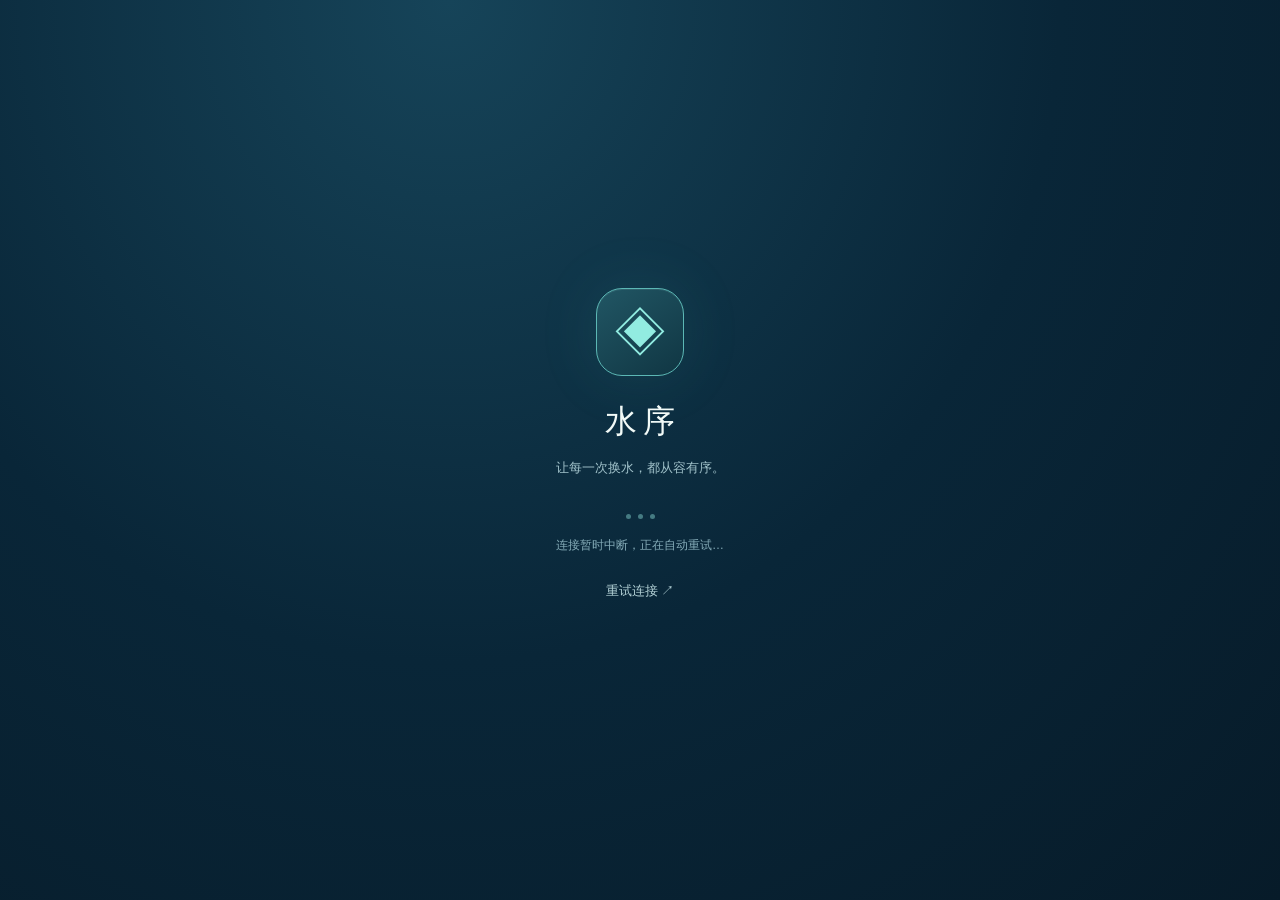
==== commit 7de7aa8d: "fix: 增加启动画面避免刷新时闪现登录框" ====
--- a/deploy/www/aquarium.html
+++ b/deploy/www/aquarium.html
@@ -9,7 +9,7 @@
   <script type="module" src="./aquarium.js"></script>
 </head>
 <body>
-  <header class="topbar">
+  <header id="app-header" class="topbar" hidden>
     <a class="brand" href="./" aria-label="水序龟缸首页"><span class="brand-icon" aria-hidden="true">◈</span><span>水序 <small>龟缸水路</small></span></a>
     <nav class="top-menu" aria-label="控制台菜单">
       <button id="menu-device" data-panel="device-dialog" aria-haspopup="dialog" aria-controls="device-dialog" aria-expanded="false" disabled>设备状态</button>
@@ -19,7 +19,15 @@
     <button id="header-connection" class="connection-pill unknown" data-panel="device-dialog" aria-haspopup="dialog" aria-controls="device-dialog" aria-expanded="false" disabled>正在连接</button>
   </header>
   <main>
-    <section id="login-panel" class="login-panel" aria-labelledby="login-title">
+    <section id="startup-splash" class="startup-splash" aria-labelledby="startup-brand" aria-busy="true">
+      <div class="startup-mark" aria-hidden="true">◈</div>
+      <h1 id="startup-brand">水序</h1><p class="startup-caption">让每一次换水，都从容有序。</p>
+      <div class="startup-dots" aria-hidden="true"><i></i><i></i><i></i></div>
+      <p id="startup-message" class="startup-message" role="status" aria-live="polite">正在连接你的龟缸…</p>
+      <button id="startup-retry" class="text-button" type="button" hidden>重试连接 ↗</button>
+      <noscript><p class="startup-message">请开启 JavaScript 后重新加载页面。</p></noscript>
+    </section>
+    <section id="login-panel" class="login-panel" aria-labelledby="login-title" hidden>
       <div class="eyebrow">WELCOME BACK</div><h1 id="login-title">连接你的龟缸</h1><p>登录后查看三维鱼缸，手动控制补水与冲水。</p>
       <form id="login-form"><label for="key">管理密钥</label><div class="login-row"><input id="key" type="password" autocomplete="current-password" required placeholder="输入管理密钥"><button type="submit">进入控制台 ↗</button></div></form>
     </section>
@@ -44,7 +52,7 @@
             <div class="output-control"><button id="drain-button" class="water-switch drain-switch" role="switch" aria-label="冲水排出" aria-checked="false" aria-describedby="drain-detail" data-command="DRAIN" data-output="drain" disabled><span class="switch-icon" aria-hidden="true">↗</span><span class="switch-copy"><strong>冲水 · 排出</strong><small id="drain-detail">状态未知</small></span><span class="switch-control" aria-hidden="true"></span></button><div class="output-metrics"><span>配置流速 <b id="drain-rate">— L/min</b></span><span>本次排水 <b id="drain-volume">— L</b></span></div><div class="output-countdown"><span id="drain-countdown-label">预计剩余</span><strong id="drain-countdown">—</strong></div><div class="run-progress"><div><span id="drain-progress-label">排水运行</span><b id="drain-progress-text">— / — 秒</b></div><div class="progress-track drain-progress"><i id="drain-progress"></i></div></div></div>
           </div>
           <div class="water-estimate" aria-label="水量预估"><div class="estimate-grid"><div><span>净流量 · 预估</span><strong id="net-flow">— L/min</strong></div><div><span id="eta-label">预计满水 / 排空</span><strong id="eta-value">—</strong></div></div><p id="estimate-status">校准水位和容量后显示水量预估</p></div>
-          <div class="control-actions"><button id="menu-level-job" class="target-button" data-panel="level-job-dialog" aria-haspopup="dialog" aria-controls="level-job-dialog" aria-expanded="false" disabled>按目标水位 ↗</button></div>
+          <div class="control-actions"><button id="exchange-button" class="target-button exchange-button" title="先冲水至估算 0%，再自动补水至 100%" disabled>一键换水</button><button id="menu-level-job" class="target-button" data-panel="level-job-dialog" aria-haspopup="dialog" aria-controls="level-job-dialog" aria-expanded="false" disabled>按目标水位 ↗</button></div>
           <p id="command-feedback" class="feedback" role="status" aria-live="polite"></p>
           <p id="control-timeout-note" class="control-foot">限时待设备确认 · 开关以设备回执为准</p>
         </section>
@@ -72,15 +80,16 @@
     <div class="dialog-head"><div><span class="eyebrow">SIMULATED LEVEL</span><h2 id="calibration-title">水位校准</h2></div><button id="close-calibration" class="close-button" data-close="calibration-dialog" aria-label="关闭校准">×</button></div>
     <div class="dialog-body calibration"><p id="model-note" class="explanation">没有真实液位传感器。根据已知水位和历史用时校准后，页面会显示模拟水位。</p><p class="explanation">填写空缸到满缸、满缸到空缸所需的总时间，与单次运行上限无关。例如排水 300 秒、水位下降约 10%，满到空用时填 3000 秒（50 分钟）。补水用时须单独测量。填写满水容量后，还可预估流速和补排水量；不填容量时仅估算水位百分比。</p>
       <form id="calibration-form"><label class="capacity-field">满水容量（L，可选）<input id="capacity-liters" type="number" min="0.1" max="100000" step="any" placeholder="填写实际水区满水容量" aria-describedby="capacity-note"></label><p id="capacity-note" class="field-note">仅填写左侧水区的有效容量，不计陆地区和自循环水量。</p><div class="calibration-fields"><label>空 → 满用时（秒）<input id="fill-seconds" type="number" min="1" max="86400" step="1" required placeholder="例如 300"></label><label>满 → 空用时（秒）<input id="drain-seconds" type="number" min="1" max="86400" step="1" required placeholder="例如 3000"></label></div><div class="anchor-row"><label>此刻的已知水位（%）<input id="anchor-level" type="number" min="0" max="100" step="1" required value="100"></label><div class="anchor-presets"><button type="button" data-anchor="100">此刻满水</button><button type="button" data-anchor="0">此刻空水</button></div></div><button id="save-calibration" class="save-button" type="submit" disabled>保存校准并开始同步</button></form>
-      <p id="calibration-message" class="feedback panel-message" role="status" aria-live="polite"></p><p class="explanation">仅在设备在线、两路均确认关闭且没有补排作业时可校准；目标水位任务的轮间全关阶段可以校准并结束该目标任务。工作中失联后需按现场水位重新校准。保存校准会将本次与累计水量归零。</p>
-      <div class="calibration-totals"><h3>本次校准以来 · 预估</h3><div class="detail-grid"><div><span>累计补水</span><strong id="fill-total">— L</strong></div><div><span>累计排水</span><strong id="drain-total">— L</strong></div></div><p id="calibration-updated" class="field-note">尚未校准</p></div><p class="explanation estimate-note">补排水量根据配置流速和设备上报的运行时段估算，不统计蒸发或渗漏。主开关每次按完整的空到满／满到空校准用时运行，与此刻水位无关。例如排空用时 400 秒，每次冲水累计开启 400 秒，分为 290 秒与 110 秒两轮，轮间等待不计入。水位估算到 0% / 100% 不会提前结束这类作业。使用“按目标水位”时才按当前估算与目标之间的差值运行。0.8.2 支持该功能；每路补水 180 秒、排水 300 秒软保护保留，真正故障仍需复位。</p>
+      <p id="calibration-message" class="feedback panel-message" role="status" aria-live="polite"></p><p class="explanation">仅在设备在线、两路均确认关闭且没有补排作业或一键换水时可校准；单个目标水位任务的轮间全关阶段可以校准并结束该目标任务。工作中失联后需按现场水位重新校准。保存校准会将本次与累计水量归零。</p>
+      <div class="calibration-totals"><h3>本次校准以来 · 预估</h3><div class="detail-grid"><div><span>累计补水</span><strong id="fill-total">— L</strong></div><div><span>累计排水</span><strong id="drain-total">— L</strong></div></div><p id="calibration-updated" class="field-note">尚未校准</p></div><p class="explanation estimate-note">补排水量根据配置流速和设备上报的运行时段估算，不统计蒸发或渗漏。主开关每次按完整的空到满／满到空校准用时运行，与此刻水位无关。例如排空用时 400 秒，每次冲水累计开启 400 秒，分为 290 秒与 110 秒两轮，轮间等待不计入。水位估算到 0% / 100% 不会提前结束这类作业。“按目标水位”按当前估算与目标之间的差值运行；“一键换水”先按当前估算冲水至 0%，确认关闭后再补水至 100%。0.8.2 支持该功能；每路补水 180 秒、排水 300 秒软保护保留，真正故障仍需复位。</p>
     </div>
   </dialog>
   <dialog id="level-job-dialog" class="menu-dialog" aria-labelledby="level-job-title">
     <div class="dialog-head"><div><span class="eyebrow">TARGET WATER LEVEL</span><h2 id="level-job-title">按目标水位运行</h2></div><button id="close-level-job" class="close-button" data-close="level-job-dialog" aria-label="关闭目标水位">×</button></div>
     <div class="dialog-body level-job-body">
       <div class="job-current"><span>当前水位 · 预估</span><strong id="job-current-level">未校准</strong></div>
-      <p class="explanation">按校准参数估算，不是液位传感器。服务端分轮运行：补水每轮最多 170 秒、排水最多 290 秒，确认关闭后等待 2 秒再继续；关闭网页后仍会执行。</p>
+      <p class="explanation">水位按校准参数估算。服务端分轮运行：补水每轮最多 170 秒、排水最多 290 秒，确认关闭后等待 2 秒再继续；关闭网页后仍会执行。</p>
+      <p id="exchange-workflow" class="exchange-workflow" hidden>① 冲水至估算 0% → 确认关闭 → ② 补水至估算 100%<span>换水期间可随时停止；手动开关、目标设置与校准需等待任务结束。</span></p>
       <form id="level-job-form">
         <label class="job-target-label" for="target-level">目标水位（%）<input id="target-level" type="number" min="0" max="100" step="any" value="100" required inputmode="decimal"></label>
         <div class="job-presets"><button type="button" data-target-level="100">补满 · 100%</button><button type="button" data-target-level="0">排空 · 0%</button></div>
@@ -89,10 +98,10 @@
         <p id="job-disabled-reason" class="field-note">请先按现场水位完成校准。</p>
         <button id="start-level-job" type="submit" class="save-button" disabled>开始任务</button>
       </form>
-      <section id="job-details" class="job-details" aria-label="目标任务进度" hidden><div class="job-detail-top"><strong id="job-state">尚未开始</strong><span id="job-progress-text">0%</span></div><progress id="job-progress" max="100" value="0" aria-label="目标任务总体进度"></progress><div class="job-preview"><div><span>当前轮次</span><strong id="job-round">—</strong></div><div><span>目标水位</span><strong id="job-target">—</strong></div><div><span>预计剩余运行</span><strong id="job-remaining">—</strong></div></div><div class="job-totals"><div><span>任务累计运行</span><strong id="job-elapsed">—</strong></div><div><span>任务累计水量 · 预估</span><strong id="job-volume">— L</strong></div></div><p id="job-reason" class="field-note"></p></section>
+      <section id="job-details" class="job-details" aria-label="水位任务进度" hidden><div class="job-detail-top"><strong id="job-state">尚未开始</strong><span id="job-progress-text">0%</span></div><p id="job-stage" class="job-stage" hidden></p><progress id="job-progress" max="100" value="0" aria-label="任务总体进度"></progress><div class="job-preview"><div><span>当前轮次</span><strong id="job-round">—</strong></div><div><span>阶段目标</span><strong id="job-target">—</strong></div><div><span>预计剩余运行</span><strong id="job-remaining">—</strong></div></div><div class="job-totals"><div><span>任务累计运行</span><strong id="job-elapsed">—</strong></div><div><span>任务累计水量 · 预估</span><strong id="job-volume">— L</strong></div></div><p id="job-reason" class="field-note"></p></section>
       <p id="job-message" class="feedback panel-message" role="status" aria-live="polite"></p>
       <div class="job-dialog-actions"><button id="cancel-level-job" type="button" class="reset-button" disabled>停止目标任务</button><button class="text-button" data-panel="calibration-dialog">去校准 ↗</button></div>
-      <p class="explanation job-footnote">水位估算不确定时需重新校准。目标水位任务与主开关的完整用时作业不能同时运行；请先结束当前任务。任务不会自动复位故障。</p>
+      <p class="explanation job-footnote">水位估算不确定时需重新校准。一键换水、目标水位任务与主开关的完整用时作业不能同时运行；请先结束当前任务。任务不会自动复位故障。</p>
     </div>
   </dialog>
   <dialog id="confirm" class="confirm-dialog"><form method="dialog"><h2>确认故障复位？</h2><p>请先确认现场故障原因已经排除。复位后输出仍保持关闭。</p><div class="dialog-actions"><button value="cancel" class="reset-button">取消</button><button value="ok" class="save-button">确认复位</button></div></form></dialog>
--- a/deploy/www/aquarium.css
+++ b/deploy/www/aquarium.css
@@ -13,6 +13,7 @@
 .connection-pill:before{content:"";width:6px;height:6px;flex:none;border-radius:50%;background:currentColor}
 .connection-pill.online{color:#a8eed0;border-color:#3a7c70;background:#16473f}.connection-pill.offline{color:#ffd0bb;border-color:#946258;background:#573739}.connection-pill.unknown{color:#efdab0;border-color:#847353;background:#423e34}
 main{flex:1;min-height:0;width:100%;max-width:1680px;margin:0 auto;padding:20px;display:flex;flex-direction:column}
+.startup-splash{flex:1;min-height:0;display:flex;flex-direction:column;align-items:center;justify-content:center;text-align:center;padding:24px 12px}.startup-mark{display:grid;place-items:center;width:88px;height:88px;margin-bottom:24px;border:1px solid #5cb8b5;border-radius:26px;color:#92ece1;background:linear-gradient(145deg,#215664,#103643);box-shadow:0 0 64px #55cbb51c,inset 0 1px #b7fff51a;font-size:52px;line-height:1}.startup-splash h1{font-size:32px;letter-spacing:.18em;text-indent:.18em}.startup-caption{margin:12px 0 32px;color:#a1c2ca;font-size:13px;line-height:1.8}.startup-dots{display:flex;gap:7px;height:12px;align-items:center}.startup-dots i{width:5px;height:5px;border-radius:50%;background:#8bded6;animation:startup-pulse 1.5s ease-in-out infinite}.startup-dots i:nth-child(2){animation-delay:.18s}.startup-dots i:nth-child(3){animation-delay:.36s}.startup-message{margin:12px 0 0;color:#84abb7;font-size:12px;line-height:1.8}.startup-splash .text-button{margin-top:14px}.startup-splash[aria-busy=false] .startup-dots i{animation:none;opacity:.45}@keyframes startup-pulse{0%,80%,100%{opacity:.3;transform:translateY(0)}40%{opacity:1;transform:translateY(-3px)}}@media(prefers-reduced-motion:reduce){.startup-dots i{animation:none}}
 #console{flex:1;min-height:0}.dashboard-grid{display:grid;grid-template-columns:minmax(0,1.8fr) minmax(325px,1fr);gap:18px;height:100%;min-height:0}
 .tank-card,.control-card{border:1px solid var(--line);border-radius:22px;min-width:0;min-height:0;box-shadow:0 18px 60px #04131e33}
 .tank-card{display:flex;flex-direction:column;overflow:hidden;background:linear-gradient(145deg,#174354,#0c2b3e)}
@@ -88,3 +89,5 @@
 .job-totals{display:grid;grid-template-columns:repeat(2,minmax(0,1fr));gap:12px;border-top:1px solid var(--line);margin-top:14px;padding-top:12px}.job-totals span{display:block;font-size:10px;color:#8fb8c1;line-height:1.5}.job-totals strong{display:block;color:#c4e9e3;font-size:14px;font-variant-numeric:tabular-nums;margin-top:5px;line-height:1.6;overflow-wrap:anywhere}
 
 .water-switch.has-run:not(.is-on){border-style:dashed;border-color:#8daea8}
+.control-actions{grid-template-columns:repeat(2,minmax(0,1fr))}.exchange-button{background:#286c64;border-color:#70b7a7;color:#dbfff3}.exchange-button:hover:not(:disabled){background:#37877a}.exchange-button.is-running{background:#674b38;border-color:#b3926b;color:#ffe2bc}.exchange-button.is-running:hover:not(:disabled){background:#805c41}.exchange-workflow{margin:0 0 16px;padding:13px 14px;background:#163f46;border:1px solid #518578;border-radius:10px;font-size:12px;line-height:1.9;color:#c2f3df}.exchange-workflow span{display:block;margin-top:5px;font-size:11px;color:#a2c7c5}.job-stage{font-size:12px;line-height:1.6;color:#a2e3d2;margin:8px 0 0}
+@media(max-width:700px){.control-card>.card-top{order:0}.control-card>.control-hint,.control-card>.job-summary{order:1}.control-card>.control-actions{order:2}.control-card>.switch-list{order:3}.control-card>.water-estimate{order:4}.control-card>.feedback{order:5}.control-card>.control-foot{order:6}}
